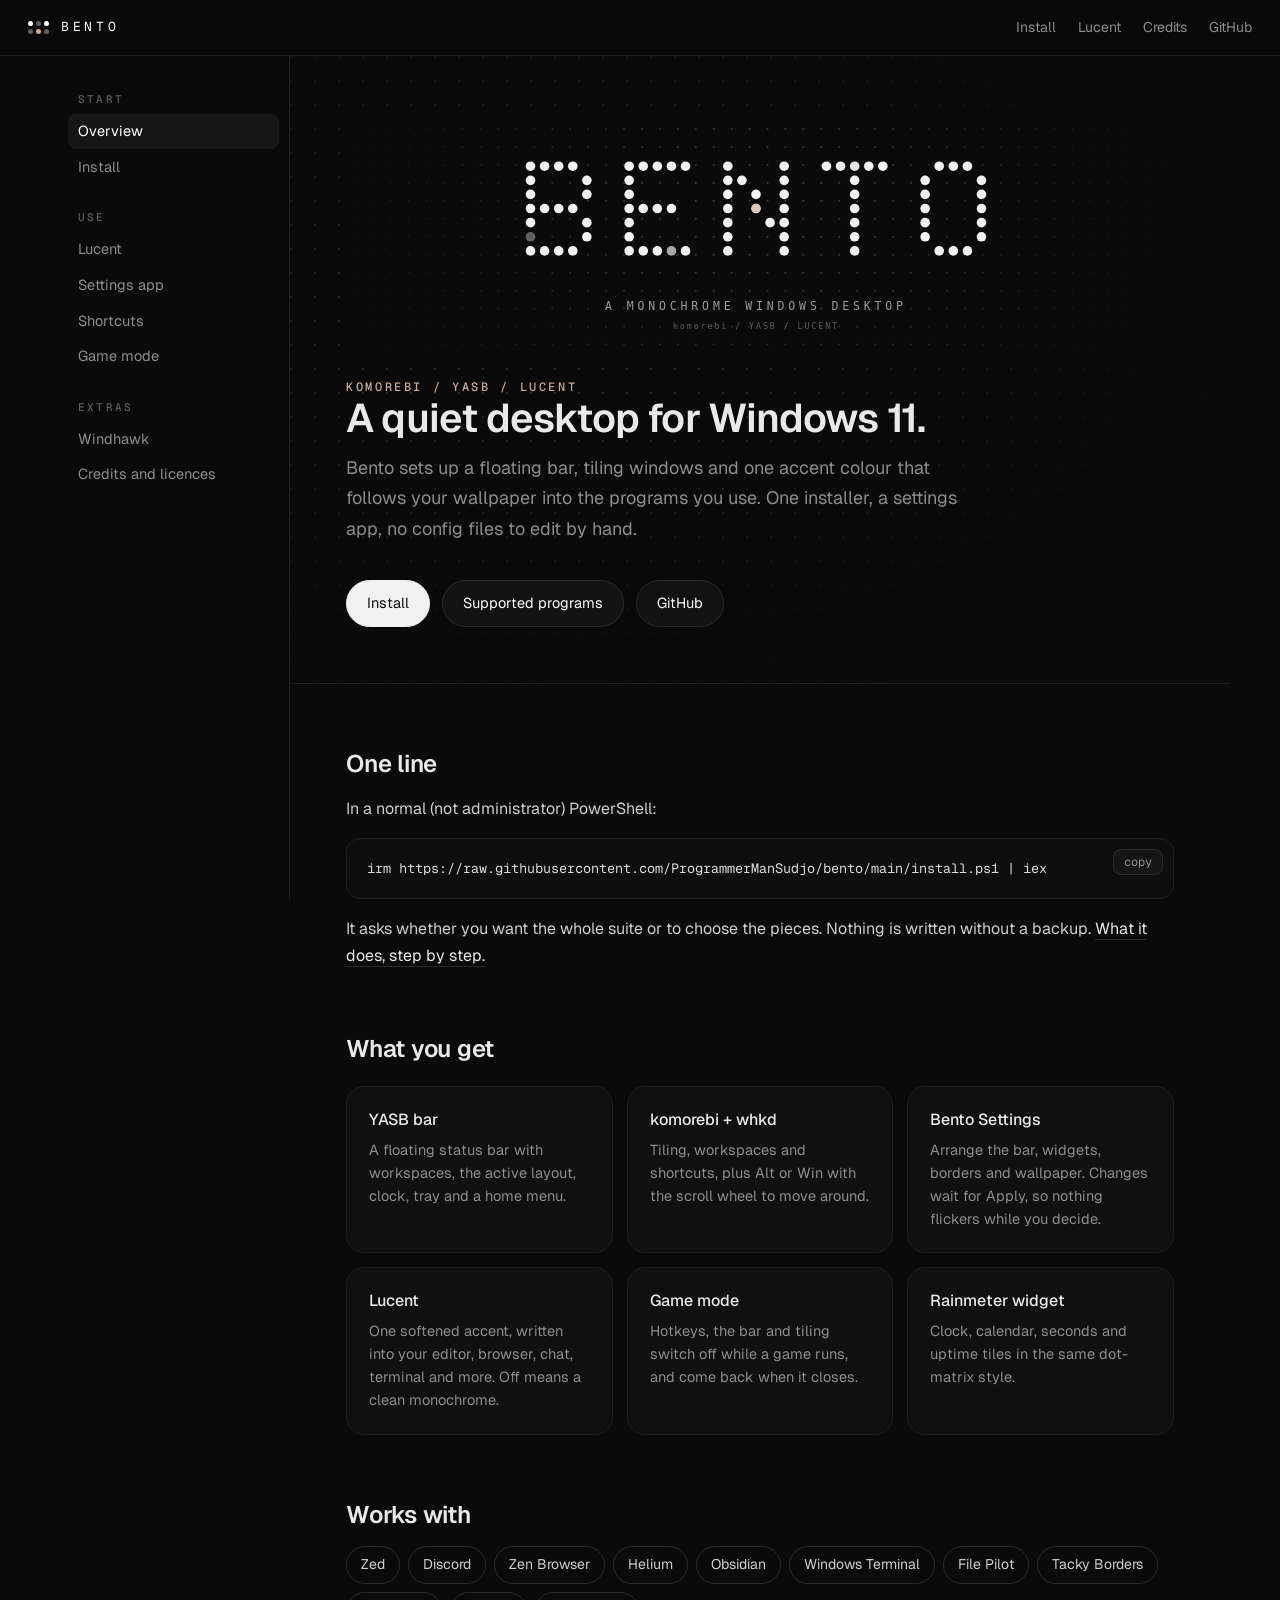
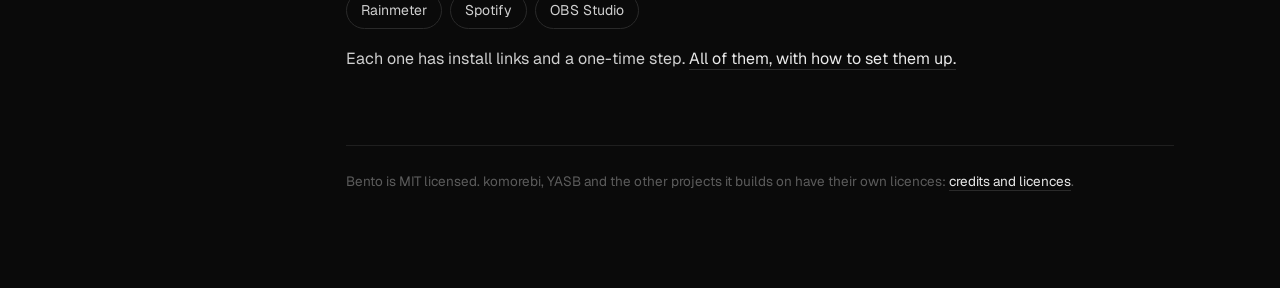
==== docs/index.html @ e7e2983b "Add the docs site; whkd uses Windows PowerShell and drops a personal binding; generic bar template" ====
<!doctype html>
<html lang="en"><head><meta charset="utf-8"><meta name="viewport" content="width=device-width,initial-scale=1">
<title>A monochrome Windows desktop - Bento</title><meta name="description" content="Bento turns a fresh Windows 11 PC into a monochrome desktop: komorebi, YASB and Lucent, with one installer.">
<meta property="og:title" content="A monochrome Windows desktop - Bento"><meta property="og:description" content="Bento turns a fresh Windows 11 PC into a monochrome desktop: komorebi, YASB and Lucent, with one installer.">
<meta name="theme-color" content="#0a0a0a">
<link rel="preconnect" href="https://fonts.googleapis.com"><link rel="preconnect" href="https://fonts.gstatic.com" crossorigin>
<link href="https://fonts.googleapis.com/css2?family=Geist:wght@300;400;500;600&family=Geist+Mono:wght@400;500&display=swap" rel="stylesheet">
<link rel="stylesheet" href="assets/style.css">
<link rel="icon" href="data:image/svg+xml,%3Csvg xmlns='http://www.w3.org/2000/svg' viewBox='0 0 32 32'%3E%3Crect width='32' height='32' rx='8' fill='%230a0a0a'/%3E%3Ccircle cx='10' cy='10' r='3' fill='%23fff'/%3E%3Ccircle cx='22' cy='10' r='3' fill='%23fff' opacity='.4'/%3E%3Ccircle cx='16' cy='16' r='3' fill='%23c9ab9b'/%3E%3Ccircle cx='10' cy='22' r='3' fill='%23fff' opacity='.4'/%3E%3Ccircle cx='22' cy='22' r='3' fill='%23fff'/%3E%3C/svg%3E">
</head><body>
<header class="top"><a class="brand" href="index.html"><i><b></b><b></b><b></b><b></b><b></b><b></b></i>BENTO</a>
<nav><a href="install.html">Install</a><a href="lucent.html">Lucent</a><a href="credits.html">Credits</a><a href="https://github.com/ProgrammerManSudjo/bento">GitHub</a></nav></header>
<div class="wrap"><aside class="side"><h4>Start</h4><a href="index.html" class=on>Overview</a><a href="install.html">Install</a><h4>Use</h4><a href="lucent.html">Lucent</a><a href="settings.html">Settings app</a><a href="shortcuts.html">Shortcuts</a><a href="game-mode.html">Game mode</a><h4>Extras</h4><a href="windhawk.html">Windhawk</a><a href="credits.html">Credits and licences</a></aside><main>
<div class="hero"><img src="assets/banner.svg" alt="Bento">
<div class="kicker">komorebi / YASB / Lucent</div>
<h1>A quiet desktop for Windows 11.</h1>
<p class="lead">Bento sets up a floating bar, tiling windows and one accent colour that follows your wallpaper into the programs you use. One installer, a settings app, no config files to edit by hand.</p>
<div class="btns"><a class="btn solid" href="install.html">Install</a><a class="btn" href="lucent.html">Supported programs</a><a class="btn" href="https://github.com/ProgrammerManSudjo/bento">GitHub</a></div></div>

<h2 id="install">One line</h2>
<p>In a normal (not administrator) PowerShell:</p>
<pre><code>irm https://raw.githubusercontent.com/ProgrammerManSudjo/bento/main/install.ps1 | iex</code></pre>
<p>It asks whether you want the whole suite or to choose the pieces. Nothing is written without a backup. <a href="install.html">What it does, step by step.</a></p>

<h2>What you get</h2>
<div class="grid">
<div class="card"><h3>YASB bar</h3><p>A floating status bar with workspaces, the active layout, clock, tray and a home menu.</p></div>
<div class="card"><h3>komorebi + whkd</h3><p>Tiling, workspaces and shortcuts, plus Alt or Win with the scroll wheel to move around.</p></div>
<div class="card"><h3>Bento Settings</h3><p>Arrange the bar, widgets, borders and wallpaper. Changes wait for Apply, so nothing flickers while you decide.</p></div>
<div class="card"><h3>Lucent</h3><p>One softened accent, written into your editor, browser, chat, terminal and more. Off means a clean monochrome.</p></div>
<div class="card"><h3>Game mode</h3><p>Hotkeys, the bar and tiling switch off while a game runs, and come back when it closes.</p></div>
<div class="card"><h3>Rainmeter widget</h3><p>Clock, calendar, seconds and uptime tiles in the same dot-matrix style.</p></div>
</div>

<h2>Works with</h2>
<div class="chips"><a href="lucent.html#zed">Zed</a><a href="lucent.html#discord">Discord</a><a href="lucent.html#zen">Zen Browser</a><a href="lucent.html#helium">Helium</a><a href="lucent.html#obsidian">Obsidian</a><a href="lucent.html#terminal">Windows Terminal</a><a href="lucent.html#filepilot">File Pilot</a><a href="lucent.html#tacky">Tacky Borders</a><a href="lucent.html#rainmeter">Rainmeter</a><a href="lucent.html#spotify">Spotify</a><a href="lucent.html#obs">OBS Studio</a></div>
<p>Each one has install links and a one-time step. <a href="lucent.html">All of them, with how to set them up.</a></p>

<div class="foot">Bento is MIT licensed. komorebi, YASB and the other projects it builds on have their own licences: <a href="credits.html">credits and licences</a>.</div></main></div>
<script src="assets/site.js"></script></body></html>
---- docs/assets/style.css ----
:root{--bg:#0a0a0a;--panel:#101010;--line:#1f1f1f;--line2:#2a2a2a;--text:#e9e9e9;--muted:#8d8d8d;--faint:#5c5c5c;--accent:#c9ab9b;--code:#0e0e0e}
*{box-sizing:border-box}html{scroll-behavior:smooth}
body{margin:0;background:var(--bg);color:var(--text);font:16px/1.7 'Geist',system-ui,-apple-system,'Segoe UI',sans-serif;-webkit-font-smoothing:antialiased}
a{color:var(--text);text-decoration:none;border-bottom:1px solid var(--line2)}a:hover{border-color:var(--accent);color:#fff}
code,pre,.mono{font-family:'Geist Mono',ui-monospace,SFMono-Regular,Consolas,monospace}
.top{position:sticky;top:0;z-index:5;display:flex;align-items:center;gap:28px;padding:0 28px;height:56px;background:rgba(10,10,10,.86);backdrop-filter:blur(12px);border-bottom:1px solid var(--line)}
.brand{display:flex;align-items:center;gap:12px;border:0;font-family:'Geist Mono',monospace;font-size:13px;letter-spacing:.28em;color:#fff}
.brand i{display:grid;grid-template-columns:repeat(3,5px);gap:3px}.brand i b{width:5px;height:5px;border-radius:50%;background:#fff}.brand i b:nth-child(2n){opacity:.35}.brand i b:nth-child(5){background:var(--accent);opacity:1}
.top nav{margin-left:auto;display:flex;gap:22px;font-size:14px}.top nav a{border:0;color:var(--muted)}.top nav a:hover{color:#fff}
.wrap{display:grid;grid-template-columns:240px minmax(0,1fr);max-width:1180px;margin:0 auto}
.side{position:sticky;top:56px;align-self:start;height:calc(100vh - 56px);overflow:auto;padding:36px 20px 40px 28px;border-right:1px solid var(--line)}
.side h4{margin:26px 0 8px;font:500 11px 'Geist Mono',monospace;letter-spacing:.2em;text-transform:uppercase;color:var(--faint)}.side h4:first-child{margin-top:0}
.side a{display:block;padding:5px 10px;margin:1px -10px;border:0;border-radius:8px;font-size:14.5px;color:var(--muted)}.side a:hover{color:#fff;background:#141414}
.side a.on{color:#fff;background:#161616}
main{padding:56px 56px 96px;min-width:0}
h1{margin:0 0 6px;font:600 40px/1.15 'Geist',sans-serif;letter-spacing:-.02em}
.lead{margin:12px 0 36px;color:var(--muted);font-size:18px;max-width:640px}
h2{margin:56px 0 12px;font:600 24px/1.3 'Geist',sans-serif;letter-spacing:-.01em;padding-top:8px}
h3{margin:30px 0 6px;font:500 17px/1.4 'Geist',sans-serif}
p,li{color:#cfcfcf}ul,ol{padding-left:22px}li{margin:5px 0}
.kicker{font:500 12px 'Geist Mono',monospace;letter-spacing:.22em;text-transform:uppercase;color:var(--accent)}
pre{position:relative;margin:16px 0;padding:18px 20px;background:var(--code);border:1px solid var(--line);border-radius:14px;overflow:auto;font-size:13.5px;line-height:1.65;color:#dcdcdc}
pre code{font-size:inherit}code{font-size:.9em;padding:2px 6px;background:#141414;border:1px solid var(--line);border-radius:6px}pre code{padding:0;background:none;border:0}
.copy{position:absolute;top:10px;right:10px;padding:4px 10px;font:12px 'Geist Mono',monospace;color:var(--muted);background:#151515;border:1px solid var(--line2);border-radius:8px;cursor:pointer}.copy:hover{color:#fff;border-color:var(--accent)}
table{width:100%;border-collapse:collapse;margin:18px 0;font-size:15px}th{text-align:left;font:500 11px 'Geist Mono',monospace;letter-spacing:.18em;text-transform:uppercase;color:var(--faint);padding:10px 14px;border-bottom:1px solid var(--line2)}
td{padding:14px;border-bottom:1px solid var(--line);vertical-align:top;color:#cfcfcf}td:first-child{white-space:nowrap;color:#fff}
.hero{position:relative;margin:-56px -56px 40px;padding:64px 56px 56px;border-bottom:1px solid var(--line);background-image:radial-gradient(circle at 1px 1px,#2a2a2a 1.2px,transparent 1.6px);background-size:24px 24px}
.hero:after{content:"";position:absolute;inset:0;background:radial-gradient(ellipse at 30% 40%,transparent 0,var(--bg) 78%);pointer-events:none}.hero>*{position:relative;z-index:1}
.hero img{width:100%;max-width:820px;display:block;margin:0 0 28px;border-radius:10px}
.hero p{max-width:620px}
.btns{display:flex;gap:12px;flex-wrap:wrap;margin-top:24px}.btn{display:inline-block;padding:10px 20px;border:1px solid var(--line2);border-radius:999px;font-size:14.5px;color:#fff;background:#121212}.btn:hover{border-color:var(--accent)}.btn.solid{background:#f1f1f1;color:#0a0a0a;border-color:#f1f1f1}.btn.solid:hover{background:#fff}
.grid{display:grid;grid-template-columns:repeat(auto-fill,minmax(250px,1fr));gap:14px;margin:22px 0}
.card{padding:22px;background:var(--panel);border:1px solid var(--line);border-radius:18px}.card h3{margin:0 0 6px;font-size:16px}.card p{margin:0;color:var(--muted);font-size:14.5px;line-height:1.6}
.note{margin:22px 0;padding:16px 20px;border:1px solid var(--line2);border-left:2px solid var(--accent);border-radius:12px;background:#0e0e0e;color:#cfcfcf;font-size:15px}.note b{color:#fff}
.chips{display:flex;flex-wrap:wrap;gap:8px;margin:16px 0}.chips a{padding:6px 14px;border:1px solid var(--line2);border-radius:999px;font-size:14px;color:#cfcfcf}.chips a:hover{border-color:var(--accent);color:#fff}
.foot{margin-top:72px;padding-top:24px;border-top:1px solid var(--line);color:var(--faint);font-size:13.5px}
.dotline{display:flex;gap:6px;margin:6px 0 22px}.dotline b{width:6px;height:6px;border-radius:50%;background:#fff}.dotline b:nth-child(1){opacity:1}.dotline b:nth-child(2){opacity:.5}.dotline b:nth-child(3){opacity:.2}
@media(max-width:860px){.wrap{display:block}.side{position:static;height:auto;border:0;border-bottom:1px solid var(--line);padding:18px 24px}main{padding:36px 24px 72px}.hero{margin:-36px -24px 32px;padding:40px 24px}h1{font-size:32px}.top nav{display:none}}
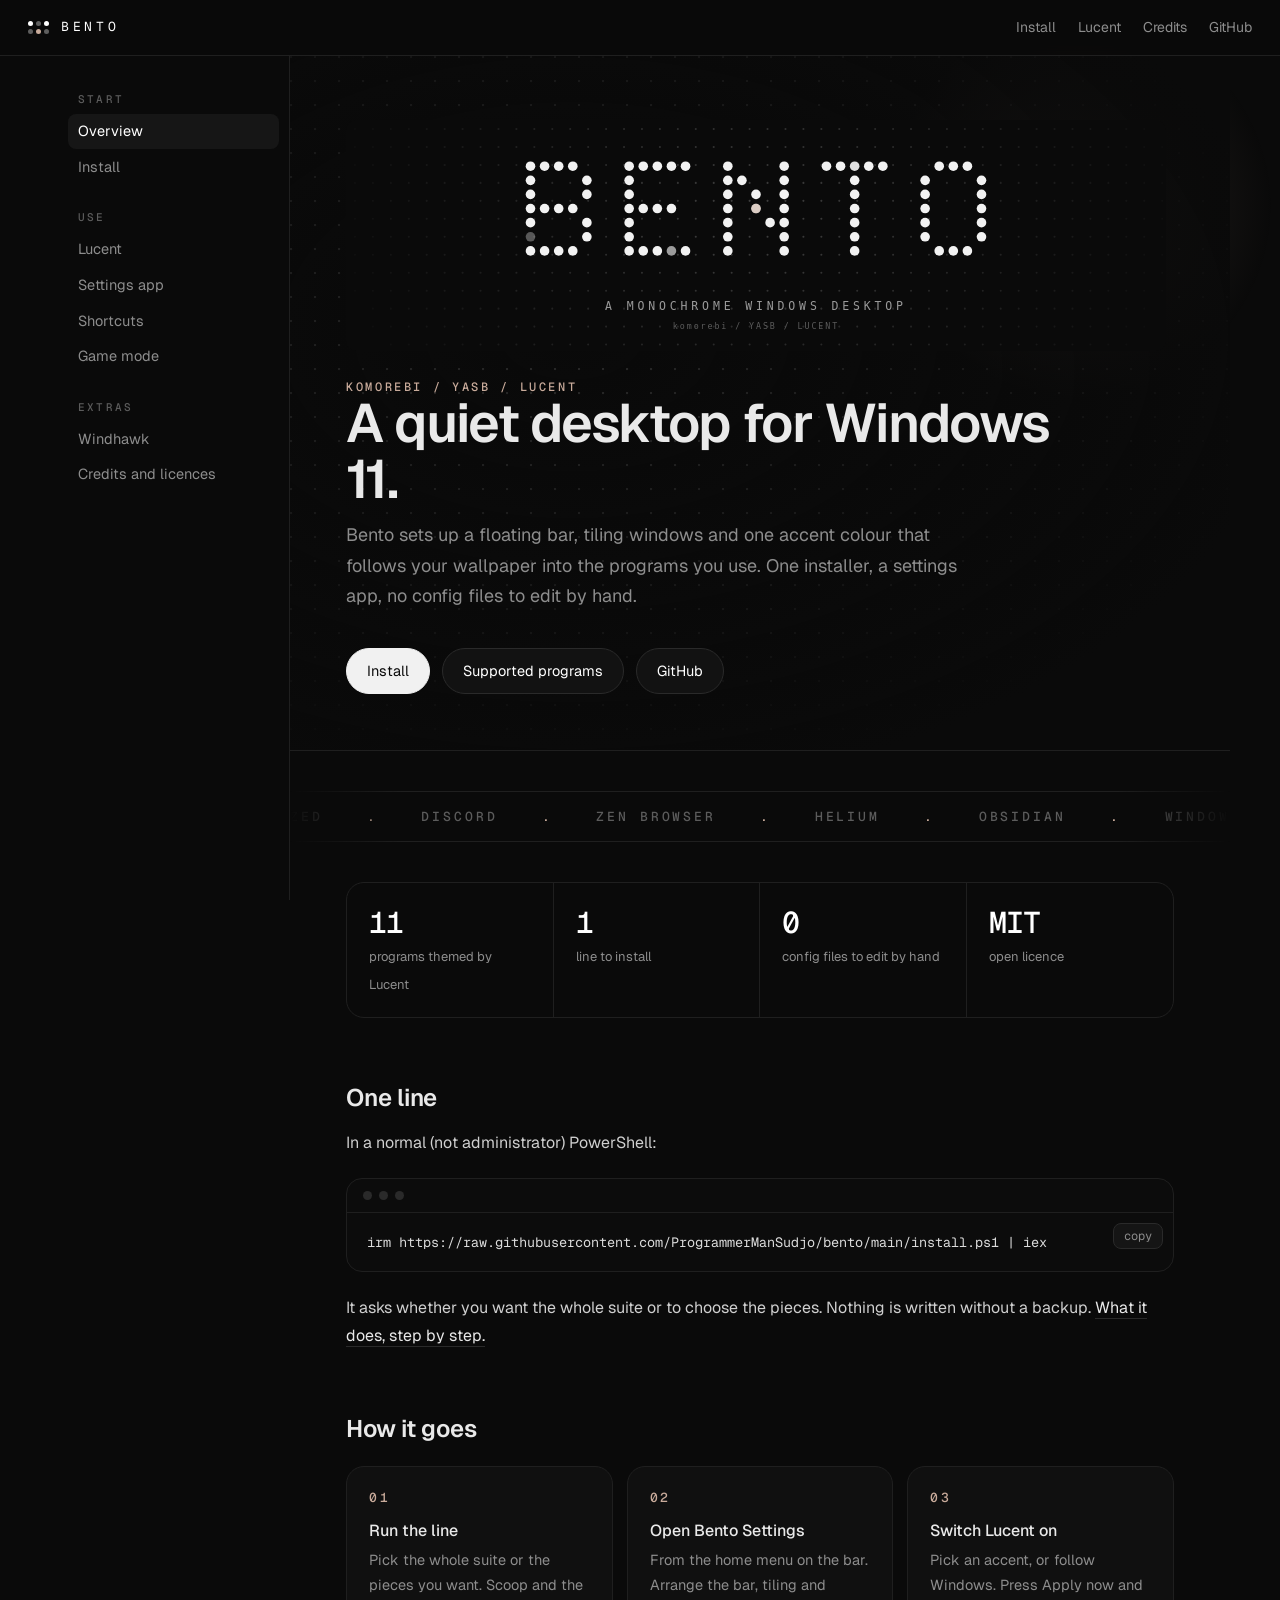
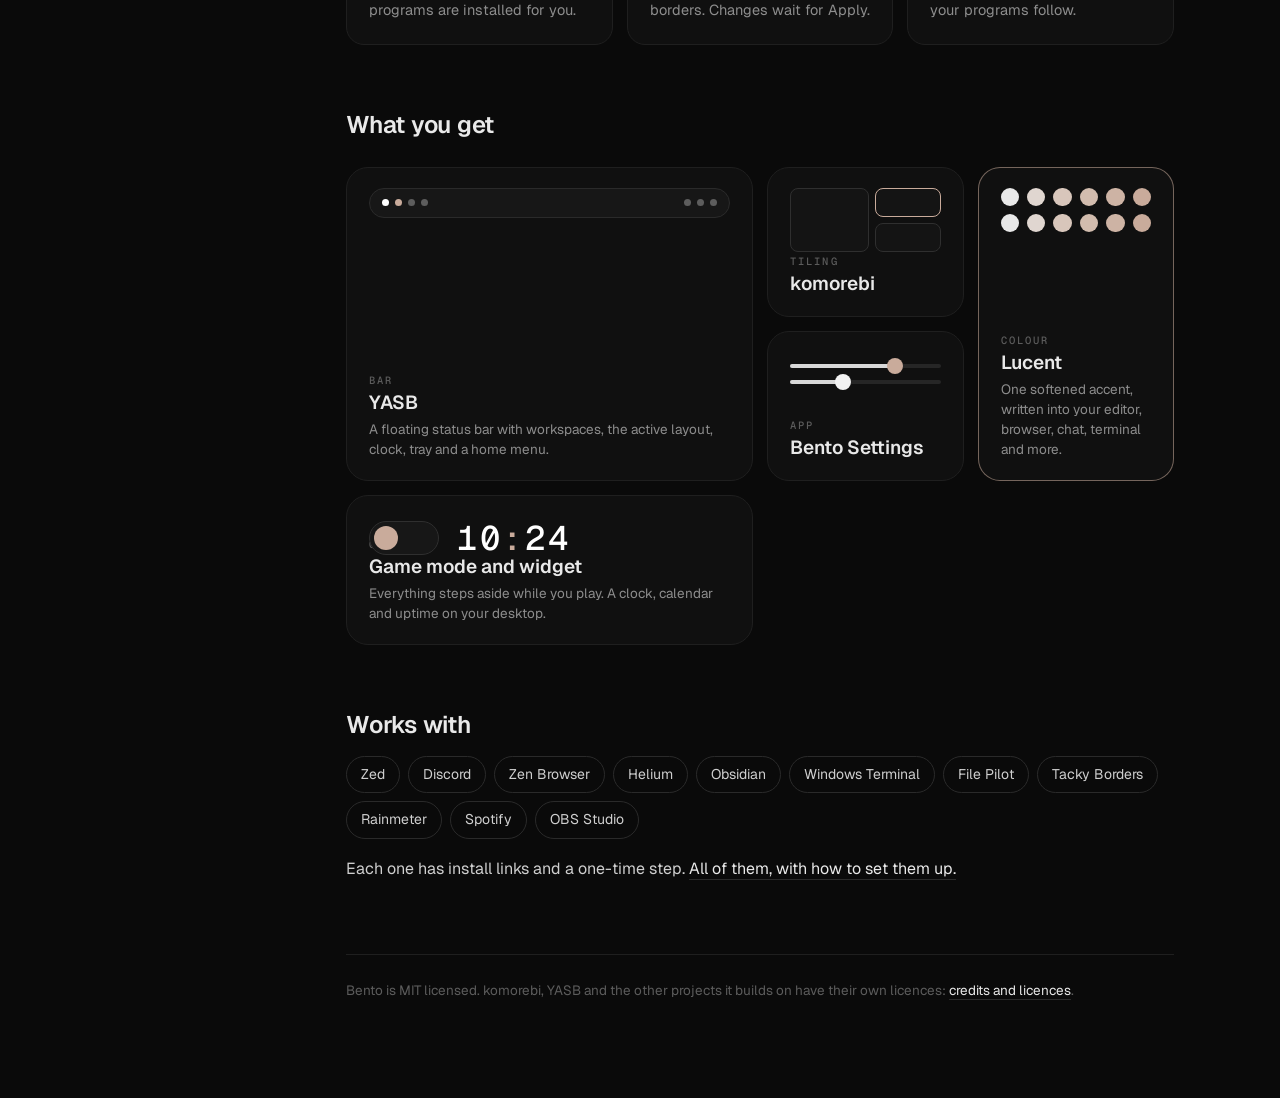
==== commit 3c9d3935: "Add section banners, a bento grid and a livelier docs home" ====
--- a/docs/index.html
+++ b/docs/index.html
@@ -17,19 +17,26 @@
 <p class="lead">Bento sets up a floating bar, tiling windows and one accent colour that follows your wallpaper into the programs you use. One installer, a settings app, no config files to edit by hand.</p>
 <div class="btns"><a class="btn solid" href="install.html">Install</a><a class="btn" href="lucent.html">Supported programs</a><a class="btn" href="https://github.com/ProgrammerManSudjo/bento">GitHub</a></div></div>
 
+<div class="marq"><div><span>Zed</span><i>.</i><span>Discord</span><i>.</i><span>Zen Browser</span><i>.</i><span>Helium</span><i>.</i><span>Obsidian</span><i>.</i><span>Windows Terminal</span><i>.</i><span>File Pilot</span><i>.</i><span>Tacky Borders</span><i>.</i><span>Rainmeter</span><i>.</i><span>Spotify</span><i>.</i><span>OBS Studio</span><i>.</i><span>YASB</span><i>.</i><span>komorebi</span><i>.</i><span>Zed</span><i>.</i><span>Discord</span><i>.</i><span>Zen Browser</span><i>.</i><span>Helium</span><i>.</i><span>Obsidian</span><i>.</i><span>Windows Terminal</span><i>.</i><span>File Pilot</span><i>.</i><span>Tacky Borders</span><i>.</i><span>Rainmeter</span><i>.</i><span>Spotify</span><i>.</i><span>OBS Studio</span><i>.</i><span>YASB</span><i>.</i><span>komorebi</span><i>.</i></div></div>
+<div class="strip"><div><b>11</b><span>programs themed by Lucent</span></div><div><b>1</b><span>line to install</span></div><div><b>0</b><span>config files to edit by hand</span></div><div><b>MIT</b><span>open licence</span></div></div>
+
 <h2 id="install">One line</h2>
 <p>In a normal (not administrator) PowerShell:</p>
-<pre><code>irm https://raw.githubusercontent.com/ProgrammerManSudjo/bento/main/install.ps1 | iex</code></pre>
+<div class="term"><div><i></i><i></i><i></i></div><pre><code>irm https://raw.githubusercontent.com/ProgrammerManSudjo/bento/main/install.ps1 | iex</code></pre></div>
 <p>It asks whether you want the whole suite or to choose the pieces. Nothing is written without a backup. <a href="install.html">What it does, step by step.</a></p>
 
+<h2>How it goes</h2>
+<div class="steps"><div><h3>Run the line</h3><p>Pick the whole suite or the pieces you want. Scoop and the programs are installed for you.</p></div>
+<div><h3>Open Bento Settings</h3><p>From the home menu on the bar. Arrange the bar, tiling and borders. Changes wait for Apply.</p></div>
+<div><h3>Switch Lucent on</h3><p>Pick an accent, or follow Windows. Press Apply now and your programs follow.</p></div></div>
+
 <h2>What you get</h2>
-<div class="grid">
-<div class="card"><h3>YASB bar</h3><p>A floating status bar with workspaces, the active layout, clock, tray and a home menu.</p></div>
-<div class="card"><h3>komorebi + whkd</h3><p>Tiling, workspaces and shortcuts, plus Alt or Win with the scroll wheel to move around.</p></div>
-<div class="card"><h3>Bento Settings</h3><p>Arrange the bar, widgets, borders and wallpaper. Changes wait for Apply, so nothing flickers while you decide.</p></div>
-<div class="card"><h3>Lucent</h3><p>One softened accent, written into your editor, browser, chat, terminal and more. Off means a clean monochrome.</p></div>
-<div class="card"><h3>Game mode</h3><p>Hotkeys, the bar and tiling switch off while a game runs, and come back when it closes.</p></div>
-<div class="card"><h3>Rainmeter widget</h3><p>Clock, calendar, seconds and uptime tiles in the same dot-matrix style.</p></div>
+<div class="bento">
+<div class="tile t2 r2"><div class="mock"><div class="pill"><i></i><i class="a"></i><i></i><i></i><u></u><i></i><i></i><i></i></div></div><small>Bar</small><h3>YASB</h3><p>A floating status bar with workspaces, the active layout, clock, tray and a home menu.</p></div>
+<div class="tile"><div class="mock"><div class="wins"><b></b><b class="a"></b><b></b></div></div><small>Tiling</small><h3>komorebi</h3></div>
+<div class="tile ac r2"><div class="mock"><div class="sw"><b style="background:#e8e8e8"></b><b style="background:#e0d6d0"></b><b style="background:#d8c6bb"></b><b style="background:#d2bcae"></b><b style="background:#cdb3a4"></b><b style="background:#c9ab9b"></b><b style="background:#e8e8e8;animation-delay:.5s"></b><b style="background:#e0d6d0;animation-delay:.9s"></b><b style="background:#d8c6bb;animation-delay:.3s"></b><b style="background:#d2bcae;animation-delay:1.2s"></b><b style="background:#cdb3a4;animation-delay:.7s"></b><b style="background:#c9ab9b;animation-delay:1.5s"></b></div></div><small>Colour</small><h3>Lucent</h3><p>One softened accent, written into your editor, browser, chat, terminal and more.</p></div>
+<div class="tile"><div class="mock"><div class="sl" style="--v:70%"><b class="a"></b></div><div class="sl" style="--v:35%"><b></b></div></div><small>App</small><h3>Bento Settings</h3></div>
+<div class="tile t2"><div class="mock" style="display:flex;gap:18px;align-items:center"><div class="tg"></div><div class="clk">10<span>:</span>24</div></div><small>Quiet</small><h3>Game mode and widget</h3><p>Everything steps aside while you play. A clock, calendar and uptime on your desktop.</p></div>
 </div>
 
 <h2>Works with</h2>
--- a/docs/assets/style.css
+++ b/docs/assets/style.css
@@ -35,4 +35,36 @@
 .chips{display:flex;flex-wrap:wrap;gap:8px;margin:16px 0}.chips a{padding:6px 14px;border:1px solid var(--line2);border-radius:999px;font-size:14px;color:#cfcfcf}.chips a:hover{border-color:var(--accent);color:#fff}
 .foot{margin-top:72px;padding-top:24px;border-top:1px solid var(--line);color:var(--faint);font-size:13.5px}
 .dotline{display:flex;gap:6px;margin:6px 0 22px}.dotline b{width:6px;height:6px;border-radius:50%;background:#fff}.dotline b:nth-child(1){opacity:1}.dotline b:nth-child(2){opacity:.5}.dotline b:nth-child(3){opacity:.2}
+
+.sr{position:absolute;width:1px;height:1px;overflow:hidden;clip:rect(0 0 0 0);white-space:nowrap}
+.pb{display:block;width:100%;height:auto;margin:0 0 36px;border-radius:20px;border:1px solid var(--line)}
+.card{transition:border-color .25s,transform .25s,background .25s}.card:hover{border-color:#3a3a3a;transform:translateY(-3px);background:#121212}
+.hero h1{font-size:54px;line-height:1.05;letter-spacing:-.03em;max-width:760px}
+.hero:before{content:"";position:absolute;right:-60px;top:-60px;width:420px;height:420px;border-radius:50%;background:radial-gradient(circle,rgba(201,171,155,.16),transparent 65%);animation:drift 14s ease-in-out infinite alternate;pointer-events:none}
+@keyframes drift{to{transform:translate(-90px,70px) scale(1.2)}}
+.strip{display:grid;grid-template-columns:repeat(4,1fr);gap:0;margin:0 0 56px;border:1px solid var(--line);border-radius:18px;overflow:hidden}
+.strip div{padding:20px 22px;border-right:1px solid var(--line)}.strip div:last-child{border:0}
+.strip b{display:block;font:500 30px 'Geist Mono',monospace;color:#fff;letter-spacing:-.02em}.strip span{font-size:13px;color:var(--muted)}
+.marq{overflow:hidden;margin:0 -56px 40px;border-block:1px solid var(--line);padding:16px 0;mask:linear-gradient(90deg,transparent,#000 12%,#000 88%,transparent)}
+.marq div{display:flex;gap:44px;width:max-content;animation:mq 38s linear infinite;font:500 13px 'Geist Mono',monospace;letter-spacing:.22em;color:var(--faint);text-transform:uppercase}
+.marq i{font-style:normal;color:var(--accent)}@keyframes mq{to{transform:translateX(-50%)}}
+.bento{display:grid;grid-template-columns:repeat(4,1fr);grid-auto-rows:150px;gap:14px;margin:26px 0 8px}
+.tile{position:relative;overflow:hidden;padding:20px 22px;display:flex;flex-direction:column;justify-content:flex-end;background:var(--panel);border:1px solid var(--line);border-radius:22px;transition:border-color .25s,transform .25s}
+.tile:hover{border-color:#3a3a3a;transform:translateY(-3px)}.tile.ac{border-color:rgba(201,171,155,.55)}
+.tile small{font:500 10.5px 'Geist Mono',monospace;letter-spacing:.2em;color:var(--faint);text-transform:uppercase}.tile h3{margin:3px 0 0;font:600 19px 'Geist',sans-serif}.tile p{margin:4px 0 0;color:var(--muted);font-size:13.5px;line-height:1.5}
+.t2{grid-column:span 2}.r2{grid-row:span 2}
+.mock{position:absolute;left:22px;right:22px;top:20px}
+.pill{height:30px;border-radius:15px;background:#171717;border:1px solid #2a2a2a;display:flex;align-items:center;gap:6px;padding:0 12px}.pill i{width:7px;height:7px;border-radius:50%;background:#fff;opacity:.3}.pill i:first-child{opacity:1}.pill i.a{background:var(--accent);opacity:1}.pill u{flex:1}
+.wins{display:grid;grid-template-columns:1.2fr 1fr;grid-template-rows:1fr 1fr;gap:6px;height:64px}.wins b{border:1px solid #2f2f2f;border-radius:8px;background:#141414}.wins b:first-child{grid-row:span 2}.wins b.a{border-color:var(--accent)}
+.sw{display:grid;grid-template-columns:repeat(6,1fr);gap:8px}.sw b{aspect-ratio:1;border-radius:50%;animation:sw 3.4s ease-in-out infinite alternate}@keyframes sw{from{opacity:.25}}
+.sl{height:4px;border-radius:2px;background:#262626;margin:12px 0;position:relative}.sl:after{content:"";position:absolute;left:0;top:0;bottom:0;width:var(--v);border-radius:2px;background:#d8d8d8}.sl b{position:absolute;left:var(--v);top:-6px;width:16px;height:16px;margin-left:-8px;border-radius:50%;background:#f2f2f2;z-index:1}.sl b.a{background:var(--accent)}
+.tg{width:70px;height:34px;border-radius:17px;background:#171717;border:1px solid #2f2f2f;position:relative}.tg:after{content:"";position:absolute;top:4px;left:4px;width:24px;height:24px;border-radius:50%;background:var(--accent);animation:tg 5s ease-in-out infinite}@keyframes tg{50%{transform:translateX(36px)}}
+.clk{font:500 34px 'Geist Mono',monospace;letter-spacing:.08em;color:#fff}.clk span{color:var(--accent)}
+.steps{display:grid;grid-template-columns:repeat(3,1fr);gap:14px;counter-reset:s;margin:22px 0}
+.steps div{counter-increment:s;padding:22px;border:1px solid var(--line);border-radius:18px;background:var(--panel)}
+.steps div:before{content:"0" counter(s);display:block;margin-bottom:14px;font:500 13px 'Geist Mono',monospace;letter-spacing:.2em;color:var(--accent)}
+.steps h3{margin:0 0 6px;font-size:16px}.steps p{margin:0;color:var(--muted);font-size:14.5px}
+.term{margin:22px 0;border:1px solid var(--line);border-radius:16px;background:#0c0c0c;overflow:hidden}.term>div:first-child{display:flex;gap:7px;padding:12px 16px;border-bottom:1px solid var(--line)}.term>div:first-child i{width:9px;height:9px;border-radius:50%;background:#2a2a2a}
+.term pre{margin:0;border:0;border-radius:0;background:none}
+@media(max-width:860px){.bento{grid-template-columns:1fr 1fr}.t2{grid-column:span 2}.strip{grid-template-columns:1fr 1fr}.strip div{border-bottom:1px solid var(--line)}.steps{grid-template-columns:1fr}.marq{margin:0 -24px 40px}.hero h1{font-size:38px}}
 @media(max-width:860px){.wrap{display:block}.side{position:static;height:auto;border:0;border-bottom:1px solid var(--line);padding:18px 24px}main{padding:36px 24px 72px}.hero{margin:-36px -24px 32px;padding:40px 24px}h1{font-size:32px}.top nav{display:none}}
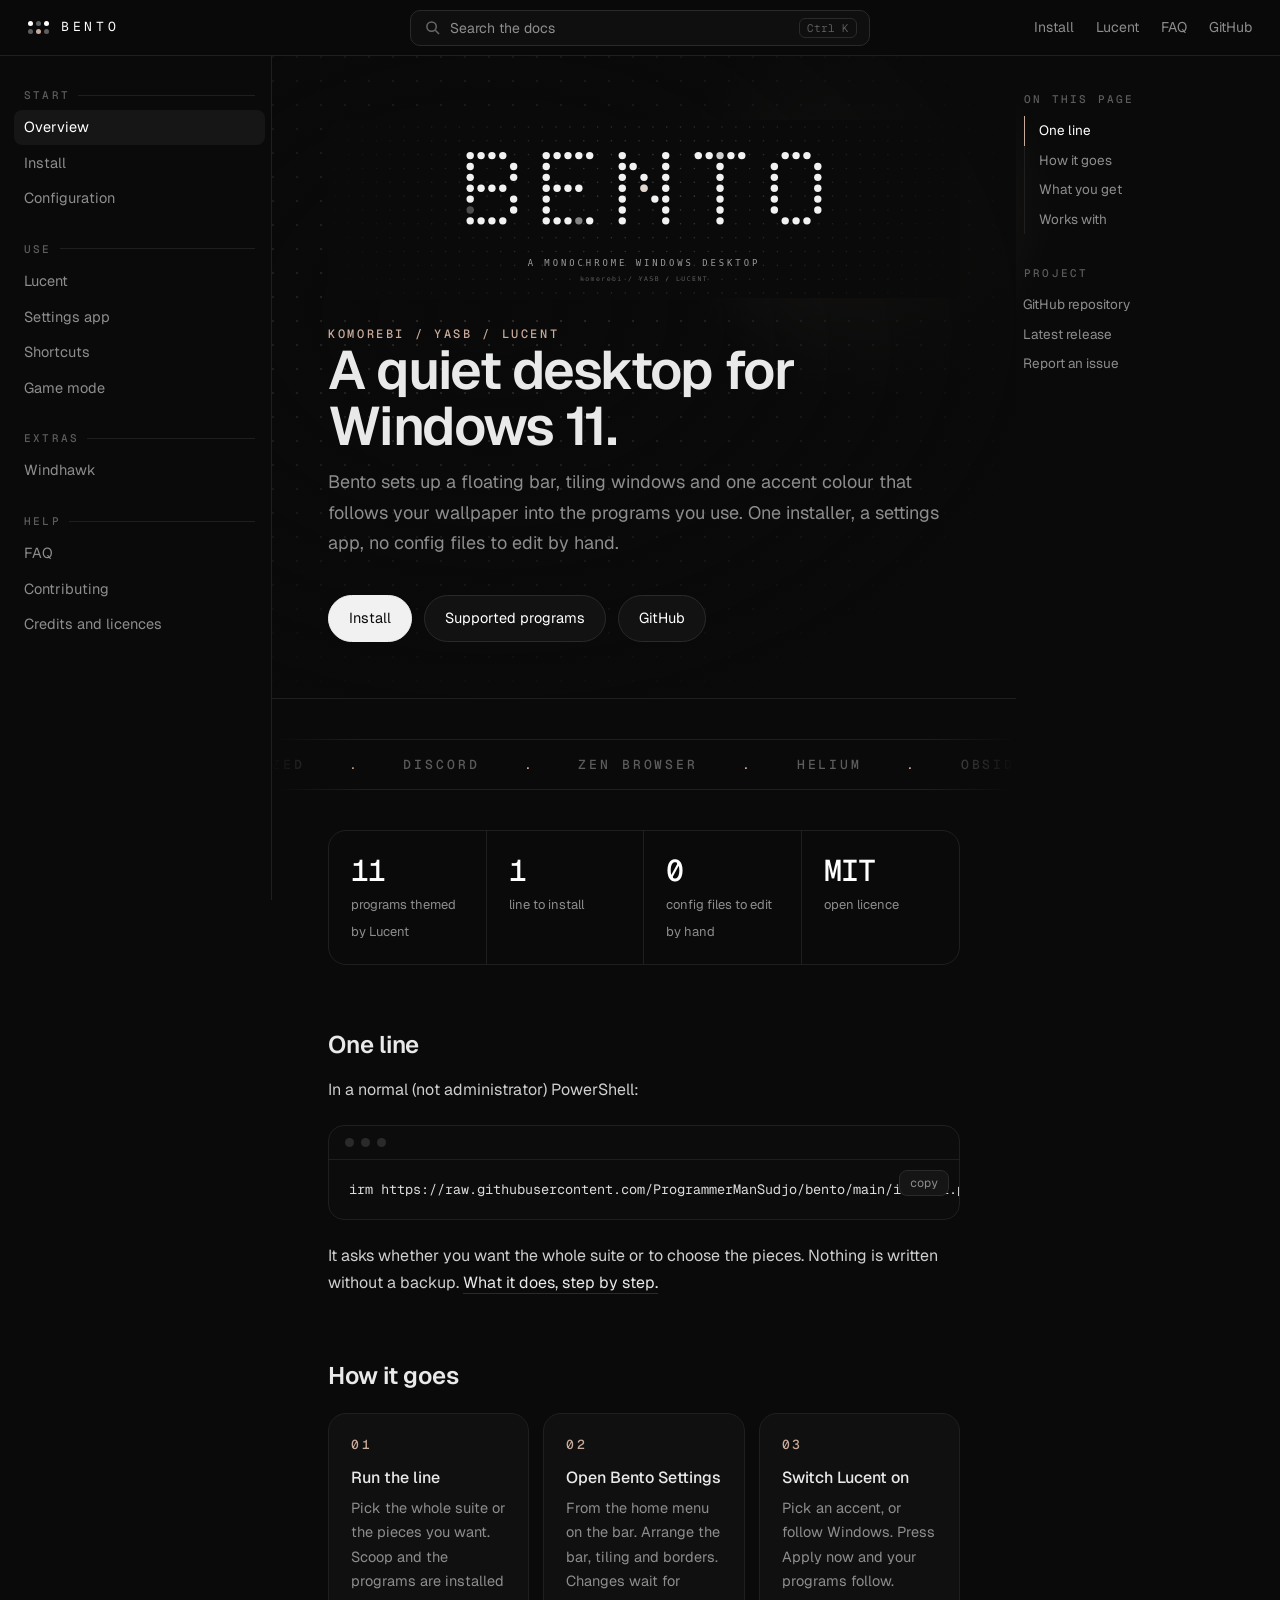
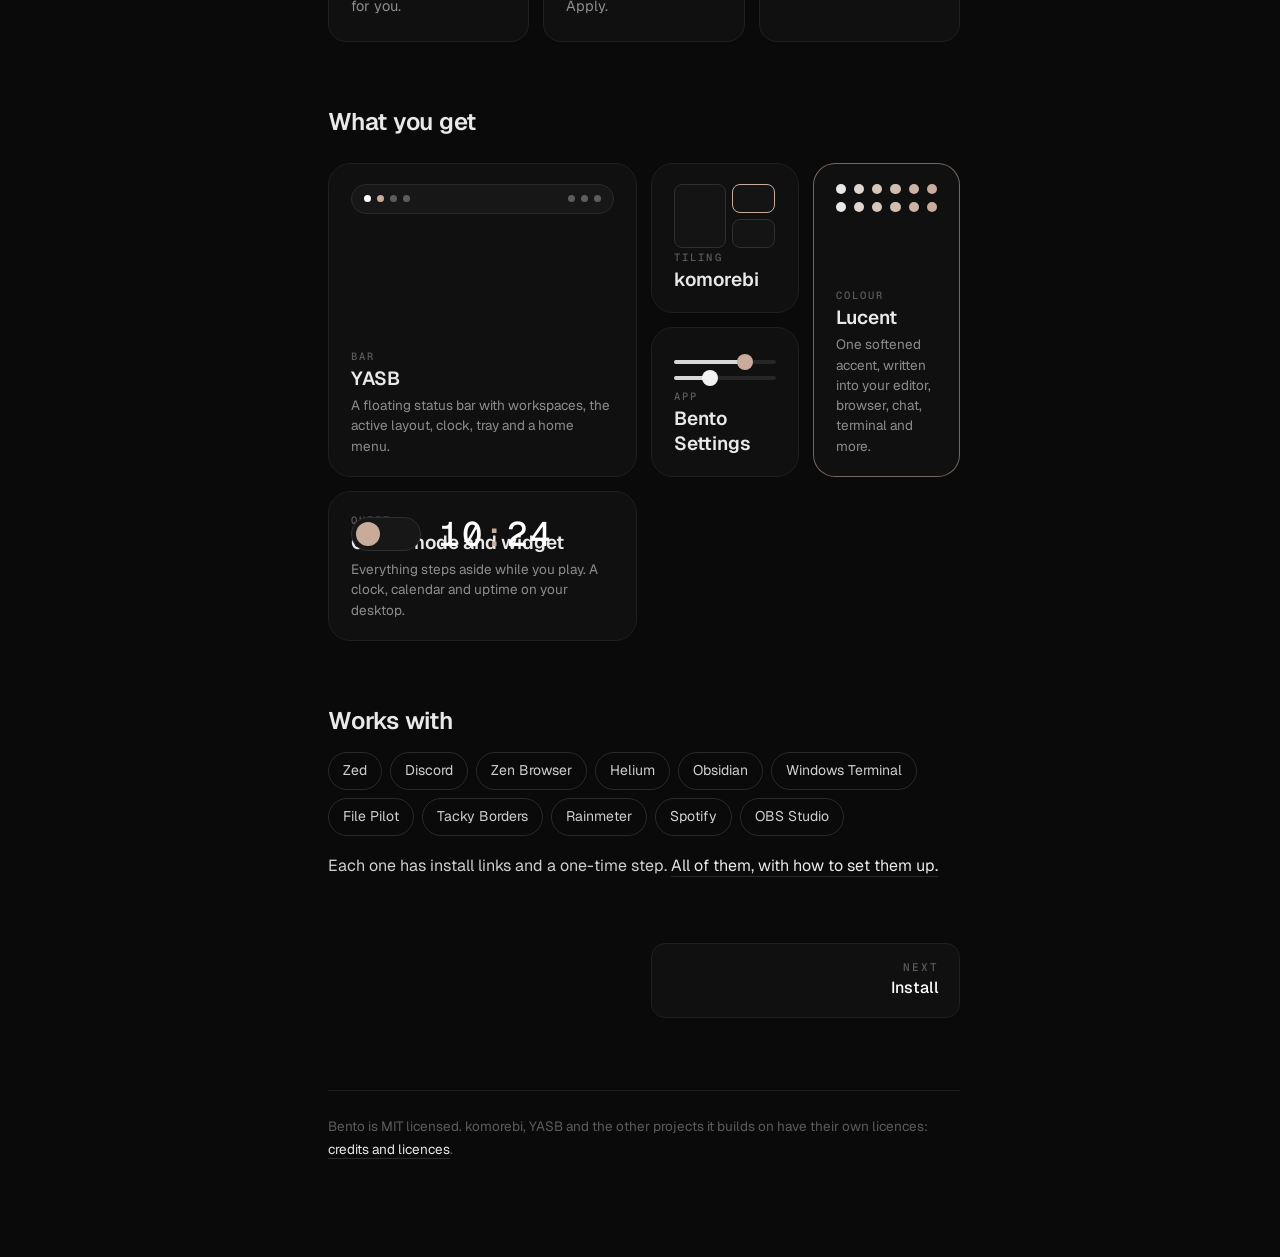
==== commit 8f95b9aa: "Docs: centred search, contents sidebar, prev/next, and Configuration, FAQ and Contributing pages" ====
--- a/docs/index.html
+++ b/docs/index.html
@@ -9,8 +9,9 @@
 <link rel="icon" href="data:image/svg+xml,%3Csvg xmlns='http://www.w3.org/2000/svg' viewBox='0 0 32 32'%3E%3Crect width='32' height='32' rx='8' fill='%230a0a0a'/%3E%3Ccircle cx='10' cy='10' r='3' fill='%23fff'/%3E%3Ccircle cx='22' cy='10' r='3' fill='%23fff' opacity='.4'/%3E%3Ccircle cx='16' cy='16' r='3' fill='%23c9ab9b'/%3E%3Ccircle cx='10' cy='22' r='3' fill='%23fff' opacity='.4'/%3E%3Ccircle cx='22' cy='22' r='3' fill='%23fff'/%3E%3C/svg%3E">
 </head><body>
 <header class="top"><a class="brand" href="index.html"><i><b></b><b></b><b></b><b></b><b></b><b></b></i>BENTO</a>
-<nav><a href="install.html">Install</a><a href="lucent.html">Lucent</a><a href="credits.html">Credits</a><a href="https://github.com/ProgrammerManSudjo/bento">GitHub</a></nav></header>
-<div class="wrap"><aside class="side"><h4>Start</h4><a href="index.html" class=on>Overview</a><a href="install.html">Install</a><h4>Use</h4><a href="lucent.html">Lucent</a><a href="settings.html">Settings app</a><a href="shortcuts.html">Shortcuts</a><a href="game-mode.html">Game mode</a><h4>Extras</h4><a href="windhawk.html">Windhawk</a><a href="credits.html">Credits and licences</a></aside><main>
+<button class="sbtn" id="sb" type="button"><svg width="15" height="15" viewBox="0 0 16 16" fill="none" stroke="currentColor" stroke-width="1.6"><circle cx="7" cy="7" r="5"/><path d="M11 11l4 4"/></svg><span>Search the docs</span><kbd>Ctrl K</kbd></button>
+<nav><a href="install.html">Install</a><a href="lucent.html">Lucent</a><a href="faq.html">FAQ</a><a href="https://github.com/ProgrammerManSudjo/bento">GitHub</a></nav></header>
+<div class="wrap"><aside class="side"><h4>Start</h4><a href="index.html" class=on>Overview</a><a href="install.html">Install</a><a href="configuration.html">Configuration</a><h4>Use</h4><a href="lucent.html">Lucent</a><a href="settings.html">Settings app</a><a href="shortcuts.html">Shortcuts</a><a href="game-mode.html">Game mode</a><h4>Extras</h4><a href="windhawk.html">Windhawk</a><h4>Help</h4><a href="faq.html">FAQ</a><a href="contributing.html">Contributing</a><a href="credits.html">Credits and licences</a></aside><main><article>
 <div class="hero"><img src="assets/banner.svg" alt="Bento">
 <div class="kicker">komorebi / YASB / Lucent</div>
 <h1>A quiet desktop for Windows 11.</h1>
@@ -25,12 +26,12 @@
 <div class="term"><div><i></i><i></i><i></i></div><pre><code>irm https://raw.githubusercontent.com/ProgrammerManSudjo/bento/main/install.ps1 | iex</code></pre></div>
 <p>It asks whether you want the whole suite or to choose the pieces. Nothing is written without a backup. <a href="install.html">What it does, step by step.</a></p>
 
-<h2>How it goes</h2>
+<h2 id="how-it-goes">How it goes</h2>
 <div class="steps"><div><h3>Run the line</h3><p>Pick the whole suite or the pieces you want. Scoop and the programs are installed for you.</p></div>
 <div><h3>Open Bento Settings</h3><p>From the home menu on the bar. Arrange the bar, tiling and borders. Changes wait for Apply.</p></div>
 <div><h3>Switch Lucent on</h3><p>Pick an accent, or follow Windows. Press Apply now and your programs follow.</p></div></div>
 
-<h2>What you get</h2>
+<h2 id="what-you-get">What you get</h2>
 <div class="bento">
 <div class="tile t2 r2"><div class="mock"><div class="pill"><i></i><i class="a"></i><i></i><i></i><u></u><i></i><i></i><i></i></div></div><small>Bar</small><h3>YASB</h3><p>A floating status bar with workspaces, the active layout, clock, tray and a home menu.</p></div>
 <div class="tile"><div class="mock"><div class="wins"><b></b><b class="a"></b><b></b></div></div><small>Tiling</small><h3>komorebi</h3></div>
@@ -39,9 +40,12 @@
 <div class="tile t2"><div class="mock" style="display:flex;gap:18px;align-items:center"><div class="tg"></div><div class="clk">10<span>:</span>24</div></div><small>Quiet</small><h3>Game mode and widget</h3><p>Everything steps aside while you play. A clock, calendar and uptime on your desktop.</p></div>
 </div>
 
-<h2>Works with</h2>
+<h2 id="works-with">Works with</h2>
 <div class="chips"><a href="lucent.html#zed">Zed</a><a href="lucent.html#discord">Discord</a><a href="lucent.html#zen">Zen Browser</a><a href="lucent.html#helium">Helium</a><a href="lucent.html#obsidian">Obsidian</a><a href="lucent.html#terminal">Windows Terminal</a><a href="lucent.html#filepilot">File Pilot</a><a href="lucent.html#tacky">Tacky Borders</a><a href="lucent.html#rainmeter">Rainmeter</a><a href="lucent.html#spotify">Spotify</a><a href="lucent.html#obs">OBS Studio</a></div>
 <p>Each one has install links and a one-time step. <a href="lucent.html">All of them, with how to set them up.</a></p>
 
-<div class="foot">Bento is MIT licensed. komorebi, YASB and the other projects it builds on have their own licences: <a href="credits.html">credits and licences</a>.</div></main></div>
-<script src="assets/site.js"></script></body></html>+<div class="pn"><a class="nx" href="install.html"><small>Next</small><b>Install</b></a></div>
+<div class="foot">Bento is MIT licensed. komorebi, YASB and the other projects it builds on have their own licences: <a href="credits.html">credits and licences</a>.</div></article></main>
+<aside class="toc"><div class="tocin"><h4>On this page</h4><nav id="toc"></nav><h4>Project</h4><a class="ext" href="https://github.com/ProgrammerManSudjo/bento">GitHub repository</a><a class="ext" href="https://github.com/ProgrammerManSudjo/bento/releases/latest">Latest release</a><a class="ext" href="https://github.com/ProgrammerManSudjo/bento/issues">Report an issue</a></div></aside></div>
+<div class="sm" id="sm" hidden><div class="sbox"><input id="sq" placeholder="Search the docs" autocomplete="off" spellcheck="false"><div id="sr"></div></div></div>
+<script src="assets/search.js"></script><script src="assets/site.js"></script></body></html>
--- a/docs/assets/style.css
+++ b/docs/assets/style.css
@@ -7,12 +7,12 @@
 .brand{display:flex;align-items:center;gap:12px;border:0;font-family:'Geist Mono',monospace;font-size:13px;letter-spacing:.28em;color:#fff}
 .brand i{display:grid;grid-template-columns:repeat(3,5px);gap:3px}.brand i b{width:5px;height:5px;border-radius:50%;background:#fff}.brand i b:nth-child(2n){opacity:.35}.brand i b:nth-child(5){background:var(--accent);opacity:1}
 .top nav{margin-left:auto;display:flex;gap:22px;font-size:14px}.top nav a{border:0;color:var(--muted)}.top nav a:hover{color:#fff}
-.wrap{display:grid;grid-template-columns:240px minmax(0,1fr);max-width:1180px;margin:0 auto}
+.wrap{display:grid;grid-template-columns:260px minmax(0,1fr)}
 .side{position:sticky;top:56px;align-self:start;height:calc(100vh - 56px);overflow:auto;padding:36px 20px 40px 28px;border-right:1px solid var(--line)}
 .side h4{margin:26px 0 8px;font:500 11px 'Geist Mono',monospace;letter-spacing:.2em;text-transform:uppercase;color:var(--faint)}.side h4:first-child{margin-top:0}
 .side a{display:block;padding:5px 10px;margin:1px -10px;border:0;border-radius:8px;font-size:14.5px;color:var(--muted)}.side a:hover{color:#fff;background:#141414}
 .side a.on{color:#fff;background:#161616}
-main{padding:56px 56px 96px;min-width:0}
+main{padding:56px 56px 96px;min-width:0;max-width:1060px}
 h1{margin:0 0 6px;font:600 40px/1.15 'Geist',sans-serif;letter-spacing:-.02em}
 .lead{margin:12px 0 36px;color:var(--muted);font-size:18px;max-width:640px}
 h2{margin:56px 0 12px;font:600 24px/1.3 'Geist',sans-serif;letter-spacing:-.01em;padding-top:8px}
@@ -67,4 +67,39 @@
 .term{margin:22px 0;border:1px solid var(--line);border-radius:16px;background:#0c0c0c;overflow:hidden}.term>div:first-child{display:flex;gap:7px;padding:12px 16px;border-bottom:1px solid var(--line)}.term>div:first-child i{width:9px;height:9px;border-radius:50%;background:#2a2a2a}
 .term pre{margin:0;border:0;border-radius:0;background:none}
 @media(max-width:860px){.bento{grid-template-columns:1fr 1fr}.t2{grid-column:span 2}.strip{grid-template-columns:1fr 1fr}.strip div{border-bottom:1px solid var(--line)}.steps{grid-template-columns:1fr}.marq{margin:0 -24px 40px}.hero h1{font-size:38px}}
+
+.top{display:grid;grid-template-columns:1fr minmax(240px,460px) 1fr;gap:24px}
+.top nav{margin:0;justify-self:end}
+.sbtn{display:flex;align-items:center;gap:10px;height:36px;padding:0 12px 0 14px;border:1px solid var(--line2);border-radius:10px;background:#0f0f0f;color:var(--muted);font:14px 'Geist',sans-serif;cursor:pointer;width:100%;text-align:left}
+.sbtn:hover{border-color:#3a3a3a;color:#cfcfcf}.sbtn svg{flex:none;opacity:.7}.sbtn span{flex:1}.sbtn kbd{font:11px 'Geist Mono',monospace;color:var(--faint);padding:2px 7px;border:1px solid var(--line2);border-radius:6px}
+.wrap{max-width:none;margin:0;grid-template-columns:272px minmax(0,1fr) 264px}
+.side{padding:32px 16px 40px 24px}
+.side h4{display:flex;align-items:center;gap:8px}.side h4:after{content:"";flex:1;height:1px;background:var(--line)}
+main{max-width:none;padding:48px 56px 96px}
+article{max-width:800px;margin:0 auto}
+.hero{margin:-48px -56px 40px}
+.toc{position:sticky;top:56px;align-self:start;height:calc(100vh - 56px);overflow:auto;padding:36px 24px 40px 8px}
+.tocin h4{margin:0 0 10px;font:500 11px 'Geist Mono',monospace;letter-spacing:.2em;text-transform:uppercase;color:var(--faint)}
+.tocin h4+nav+h4{margin-top:32px}
+.tocin nav{display:flex;flex-direction:column;border-left:1px solid var(--line)}
+.tocin a{display:block;border:0;padding:5px 0 5px 14px;margin-left:-1px;border-left:1px solid transparent;font-size:13.5px;line-height:1.45;color:var(--muted)}
+.tocin a:hover{color:#fff}.tocin a.on{color:#fff;border-left-color:var(--accent)}.tocin a.l3{padding-left:28px;font-size:13px}
+.tocin .ext{display:block;padding:5px 0;font-size:13.5px;color:var(--muted);border:0}.tocin .ext:hover{color:#fff}
+.pn{display:grid;grid-template-columns:1fr 1fr;gap:14px;margin-top:64px}
+.pn a{display:block;padding:16px 20px;border:1px solid var(--line);border-radius:14px;background:var(--panel);transition:border-color .2s}
+.pn a:hover{border-color:var(--accent)}.pn small{display:block;font:500 11px 'Geist Mono',monospace;letter-spacing:.18em;text-transform:uppercase;color:var(--faint)}.pn b{font-weight:500;color:#fff}
+.pn a.nx{text-align:right;grid-column:2}
+.sm{position:fixed;inset:0;z-index:20;display:flex;justify-content:center;align-items:flex-start;padding:12vh 16px 0;background:rgba(0,0,0,.6);backdrop-filter:blur(4px)}.sm[hidden]{display:none}
+.sbox{width:100%;max-width:600px;background:#0f0f0f;border:1px solid var(--line2);border-radius:16px;overflow:hidden;box-shadow:0 30px 80px rgba(0,0,0,.6)}
+.sbox input{width:100%;padding:18px 20px;background:none;border:0;border-bottom:1px solid var(--line);outline:0;color:#fff;font:17px 'Geist',sans-serif}
+#sr{max-height:50vh;overflow:auto;padding:8px}
+#sr a{display:flex;justify-content:space-between;gap:16px;align-items:baseline;padding:10px 12px;border:0;border-radius:10px;color:#cfcfcf}
+#sr a b{font-weight:500;color:#fff}#sr a span{font:12px 'Geist Mono',monospace;color:var(--faint);white-space:nowrap}
+#sr a.on{background:#181818}#sr .none{margin:0;padding:16px 12px;color:var(--muted)}
+.facts{display:grid;grid-template-columns:repeat(auto-fill,minmax(220px,1fr));gap:12px;margin:18px 0}
+.facts div{padding:16px 18px;border:1px solid var(--line);border-radius:14px;background:var(--panel)}.facts small{display:block;font:500 11px 'Geist Mono',monospace;letter-spacing:.18em;text-transform:uppercase;color:var(--faint)}.facts b{display:block;margin-top:4px;font-weight:500;color:#fff}
+details{margin:10px 0;border:1px solid var(--line);border-radius:14px;background:var(--panel)}details summary{cursor:pointer;padding:16px 20px;color:#fff;font-weight:500;list-style:none}details summary::-webkit-details-marker{display:none}
+details summary:after{content:"+";float:right;color:var(--faint);font:400 18px 'Geist Mono',monospace}details[open] summary:after{content:"-"}details div{padding:0 20px 16px}details p{margin:0 0 10px}
+@media(max-width:1240px){.wrap{grid-template-columns:272px minmax(0,1fr)}.toc{display:none}}
+@media(max-width:860px){.top{grid-template-columns:auto 1fr}.top nav{display:none}.sbtn kbd{display:none}.pn{grid-template-columns:1fr}.pn a.nx{grid-column:1}main{padding:36px 24px 72px}.hero{margin:-36px -24px 32px}}
 @media(max-width:860px){.wrap{display:block}.side{position:static;height:auto;border:0;border-bottom:1px solid var(--line);padding:18px 24px}main{padding:36px 24px 72px}.hero{margin:-36px -24px 32px;padding:40px 24px}h1{font-size:32px}.top nav{display:none}}
